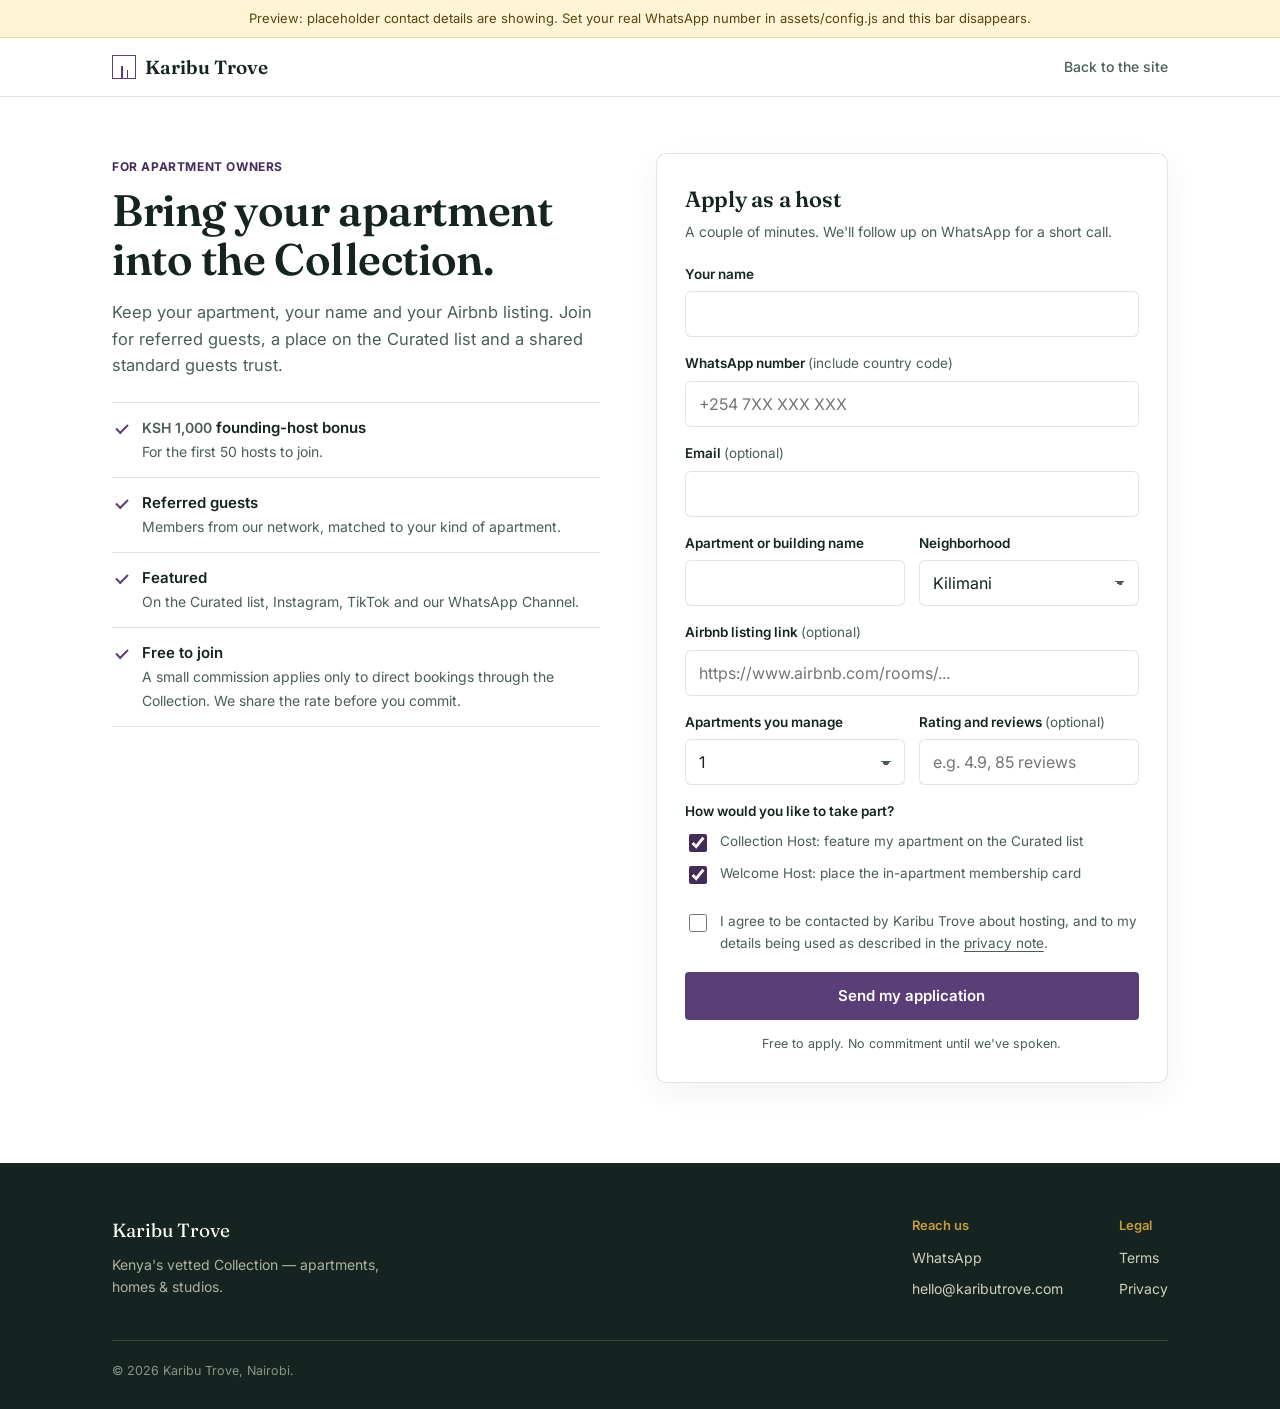
==== host.html @ 30baf948 "feat: package v5 site with Alina Harbour Floor 17 listing - Add full v5 site (index, join, host, pro" ====
<!DOCTYPE html>
<html lang="en">
<head>
<meta charset="UTF-8">
<meta name="viewport" content="width=device-width, initial-scale=1.0">
<title>Apply as a host | Karibu Trove</title>
<meta name="description" content="Apply to bring your Nairobi apartment into the Karibu Trove Collection. Free to join, keep your Airbnb listing, get referred guests and be featured.">
<meta property="og:title" content="Apply as a host | Karibu Trove">
<meta property="og:description" content="Keep your apartment and your listing. Get referred guests and be featured.">
<meta property="og:image" content="https://kaributrove.com/assets/og.png">
<meta name="twitter:card" content="summary_large_image">
<meta name="theme-color" content="#432C5A">
<link rel="icon" type="image/svg+xml" href="assets/favicon.svg">
<link rel="preconnect" href="https://fonts.googleapis.com">
<link rel="preconnect" href="https://fonts.gstatic.com" crossorigin>
<link href="https://fonts.googleapis.com/css2?family=Fraunces:opsz,wght@9..144,500;9..144,600;9..144,700&family=Inter:wght@400;500;600&display=swap" rel="stylesheet">
<link rel="stylesheet" href="assets/styles.css">
</head>
<body class="mode-owner">

<nav>
  <div class="wrap">
    <a class="logo" href="./?view=owner"><span class="mark"></span>Karibu Trove</a>
    <a class="nav-back" href="./?view=owner">Back to the site</a>
  </div>
</nav>

<main class="form-page">
  <div class="wrap form-grid">

    <div class="form-pitch">
      <span class="eyebrow-tag">For apartment owners</span>
      <h1>Bring your apartment into the Collection.</h1>
      <p class="lede">Keep your apartment, your name and your Airbnb listing. Join for referred guests, a place on the Curated list and a shared standard guests trust.</p>
      <ul class="pitch-list">
        <li><b><span data-cfg="HOST_BONUS_KES" data-fmt="kes">KSH 1,000</span> founding-host bonus</b><span>For the first <span data-cfg="HOST_BONUS_SLOTS">50</span> hosts to join.</span></li>
        <li><b>Referred guests</b><span>Members from our network, matched to your kind of apartment.</span></li>
        <li><b>Featured</b><span>On the Curated list, Instagram, TikTok and our WhatsApp Channel.</span></li>
        <li><b>Free to join</b><span>A small commission applies only to direct bookings through the Collection. We share the rate before you commit.</span></li>
      </ul>
    </div>

    <div class="form-card">
      <form id="leadForm" data-form="host" novalidate>
        <div id="formView">
          <h2>Apply as a host</h2>
          <p class="sub">A couple of minutes. We'll follow up on WhatsApp for a short call.</p>

          <div class="field" data-field="name">
            <label for="name">Your name</label>
            <input type="text" id="name" name="name" autocomplete="name" required>
            <div class="errmsg">Please add your name.</div>
          </div>

          <div class="field" data-field="whatsapp">
            <label for="whatsapp">WhatsApp number <span class="opt">(include country code)</span></label>
            <input type="tel" id="whatsapp" name="whatsapp" autocomplete="tel" inputmode="tel" placeholder="+254 7XX XXX XXX">
            <div class="errmsg">Please add your WhatsApp number.</div>
          </div>

          <div class="field" data-field="email">
            <label for="email">Email <span class="opt">(optional)</span></label>
            <input type="email" id="email" name="email" autocomplete="email">
            <div class="errmsg">That email doesn't look right.</div>
          </div>

          <div class="two-up">
            <div class="field" data-field="apartment">
              <label for="apartment">Apartment or building name</label>
              <input type="text" id="apartment" name="apartment" required>
              <div class="errmsg">Please add the apartment name.</div>
            </div>
            <div class="field">
              <label for="hood">Neighborhood</label>
              <select id="hood" name="neighborhood">
                <option>Kilimani</option><option>Westlands</option><option>Upper Hill</option><option>Riverside</option><option>Lavington</option><option>Other</option>
              </select>
            </div>
          </div>

          <div class="field">
            <label for="listing">Airbnb listing link <span class="opt">(optional)</span></label>
            <input type="url" id="listing" name="listing_url" placeholder="https://www.airbnb.com/rooms/...">
          </div>

          <div class="two-up">
            <div class="field">
              <label for="units">Apartments you manage</label>
              <select id="units" name="units"><option>1</option><option>2</option><option>3 to 5</option><option>6 or more</option></select>
            </div>
            <div class="field">
              <label for="rating">Rating and reviews <span class="opt">(optional)</span></label>
              <input type="text" id="rating" name="rating" placeholder="e.g. 4.9, 85 reviews">
            </div>
          </div>

          <fieldset>
            <legend>How would you like to take part?</legend>
            <label class="check" style="margin:0 0 8px;"><input type="checkbox" name="role_collection" value="yes" checked><span>Collection Host: feature my apartment on the Curated list</span></label>
            <label class="check" style="margin:0 0 8px;"><input type="checkbox" name="role_welcome" value="yes" checked><span>Welcome Host: place the in-apartment membership card</span></label>
          </fieldset>

          <div class="hp" aria-hidden="true"><label>Leave this empty<input type="text" name="website" tabindex="-1" autocomplete="off"></label></div>

          <label class="check" id="consentRow">
            <input type="checkbox" id="consent" name="consent">
            <span>I agree to be contacted by Karibu Trove about hosting, and to my details being used as described in the <a href="privacy.html" target="_blank" rel="noopener">privacy note</a>.</span>
          </label>

          <button class="btn btn-accent btn-block" type="submit" id="submitBtn">Send my application</button>
          <p class="form-fine">Free to apply. No commitment until we've spoken.</p>
        </div>

        <div class="success" id="successView" aria-live="polite">
          <div class="tick">&#10003;</div>
          <h2 id="okTitle">Thank you, we've got it</h2>
          <p id="okText"></p>
          <a class="btn btn-wa btn-block" id="okWa" target="_blank" rel="noopener">Say hello on WhatsApp</a>
          <a class="btn btn-outline btn-block" href="./?view=owner">Back to the site</a>
          <p class="alt" id="okAlt"></p>
        </div>
      </form>
    </div>

  </div>
</main>

<footer>
  <div class="wrap">
    <div class="foot-top">
      <div><div class="foot-logo">Karibu Trove</div><p style="max-width:300px; opacity:0.7; font-size:14px;">Kenya's vetted Collection — apartments, homes &amp; studios.</p></div>
      <div class="foot-cols">
        <div class="foot-col"><h4>Reach us</h4><a href="#" data-wa="Hi Karibu Trove!">WhatsApp</a><a href="#" data-email></a></div>
        <div class="foot-col"><h4>Legal</h4><a href="terms.html">Terms</a><a href="privacy.html">Privacy</a></div>
      </div>
    </div>
    <p class="copyright">&copy; 2026 Karibu Trove, Nairobi.</p>
  </div>
</footer>

<script src="assets/config.js"></script>
<script src="assets/site.js"></script>
<script src="assets/forms.js"></script>
</body>
</html>
---- assets/styles.css ----
/* Karibu Trove: shared styles. White base, brand colors as accents. */
:root{
  --bg:#FFFFFF;
  --bg-alt:#F7F5EF;
  --ink:#152420;
  --ink-soft:#4B5D57;
  --gold:#C89B3C;
  --gold-deep:#8C6A20;
  --jacaranda:#5B3E77;
  --jacaranda-deep:#432C5A;
  --line:rgba(21,36,32,0.12);
  --accent:var(--gold);
  --accent-deep:var(--gold-deep);
  --on-accent:#152420;
  --wa:#25D366;
  --ok:#2E7D32;
  --err:#B3261E;
}
body.mode-owner{ --accent:var(--jacaranda); --accent-deep:var(--jacaranda-deep); --on-accent:#fff; }

*{ box-sizing:border-box; }
html{ scroll-behavior:smooth; }
body{
  margin:0; background:var(--bg); color:var(--ink);
  font-family:'Inter',-apple-system,'Segoe UI',sans-serif; font-size:16px; line-height:1.6;
  -webkit-font-smoothing:antialiased;
}
h1,h2,h3{ font-family:'Fraunces',Georgia,serif; font-weight:600; margin:0; letter-spacing:-0.01em; }
p{ margin:0; }
a{ color:inherit; text-decoration:none; }
img{ max-width:100%; }
.wrap{ max-width:1120px; margin:0 auto; padding:0 32px; }
section{ padding:88px 0; }
@media (max-width:640px){ section{ padding:56px 0; } .wrap{ padding:0 20px; } }
.alt-bg{ background:var(--bg-alt); }
:focus-visible{ outline:2px solid var(--accent-deep); outline-offset:3px; border-radius:3px; }
.sr-only{ position:absolute; width:1px; height:1px; overflow:hidden; clip:rect(0 0 0 0); white-space:nowrap; }

/* ---------- placeholder banner (auto-hides once real details are set) ---------- */
.ph-banner{ background:#FFF4D6; color:#5b4410; font-size:13px; padding:8px 20px; text-align:center; border-bottom:1px solid #ecd9a2; }

/* ---------- NAV ---------- */
nav{ position:sticky; top:0; z-index:50; background:rgba(255,255,255,0.93); backdrop-filter:blur(8px); border-bottom:1px solid var(--line); }
nav .wrap{ display:flex; align-items:center; justify-content:space-between; padding:14px 32px; gap:16px; flex-wrap:wrap; }
@media (max-width:640px){ nav .wrap{ padding:12px 20px; } }
.logo{ font-family:'Fraunces',serif; font-size:19px; font-weight:600; display:flex; align-items:center; gap:9px; }
.logo .mark{ width:24px; height:24px; border:1.5px solid var(--accent); position:relative; flex-shrink:0; transition:border-color .3s; }
.logo .mark::before,.logo .mark::after{ content:''; position:absolute; background:var(--accent); transition:background .3s; }
.logo .mark::before{ width:1.5px; height:12px; left:8px; bottom:0; }
.logo .mark::after{ width:1.5px; height:8px; right:7px; bottom:0; }
.toggle{ display:flex; background:var(--bg-alt); border-radius:24px; padding:3px; border:1px solid var(--line); }
.toggle button{ border:none; background:none; cursor:pointer; font-family:inherit; font-size:13.5px; font-weight:600; color:var(--ink-soft); padding:8px 16px; border-radius:20px; transition:all .2s; }
.toggle button.active.g{ background:var(--gold); color:var(--ink); }
.toggle button.active.o{ background:var(--jacaranda); color:#fff; }
.nav-cta{ background:var(--accent); color:var(--on-accent); padding:10px 18px; font-size:13.5px; font-weight:600; border-radius:4px; white-space:nowrap; }
.nav-cta:hover{ background:var(--accent-deep); color:#fff; }
.nav-back{ font-size:14px; color:var(--ink-soft); font-weight:500; }
.nav-back:hover{ color:var(--ink); }
@media (max-width:560px){ nav .wrap{ flex-wrap:nowrap; } nav .nav-cta{ display:none; } .toggle button{ padding:7px 12px; font-size:13px; } .logo{ font-size:17px; } }

/* ---------- BUTTONS ---------- */
.btn{ display:inline-block; padding:13px 24px; font-size:15px; font-weight:600; border-radius:4px; cursor:pointer; border:1.5px solid transparent; font-family:inherit; text-align:center; line-height:1.3; }
.btn-accent{ background:var(--accent); color:var(--on-accent); }
.btn-accent:hover{ background:var(--accent-deep); color:#fff; }
.btn-outline{ border-color:var(--line); color:var(--ink); background:#fff; }
.btn-outline:hover{ border-color:var(--accent); color:var(--accent-deep); }
.btn-wa{ background:var(--wa); color:#0B1F16; }
.btn-wa:hover{ filter:brightness(0.95); }
.btn-sm{ padding:10px 16px; font-size:13.5px; }
.btn-block{ display:block; width:100%; }
.btn[disabled]{ opacity:.6; cursor:wait; }

/* ---------- HERO ---------- */
.hero{ padding:72px 0 56px; }
.hero .wrap{ display:grid; grid-template-columns:1.1fr 0.9fr; gap:48px; align-items:center; }
@media (max-width:900px){ .hero .wrap{ grid-template-columns:1fr; gap:36px; } .hero{ padding:48px 0 40px; } }
.hero-eyebrow{ color:var(--accent-deep); font-size:14px; font-weight:600; margin-bottom:18px; }
.hero h1{ font-size:clamp(34px,4.8vw,54px); line-height:1.08; margin-bottom:20px; max-width:560px; }
.hero p.lede{ font-size:17.5px; color:var(--ink-soft); max-width:480px; margin-bottom:30px; }
.hero-ctas{ display:flex; gap:12px; flex-wrap:wrap; }
.hero-fine{ margin-top:16px; font-size:13px; color:var(--ink-soft); }

/* membership card visual */
.card-stack{ position:relative; max-width:420px; margin:0 auto; width:100%; aspect-ratio:1.18/1; }
.mcard{ position:absolute; width:86%; aspect-ratio:1.586/1; border-radius:16px; padding:20px 22px; color:#fff; box-shadow:0 18px 40px rgba(21,36,32,0.22); overflow:hidden; display:flex; flex-direction:column; justify-content:space-between; }
.mcard.back{ right:0; top:0; background:linear-gradient(135deg,#5B3E77,#2a1a3b); transform:rotate(5deg); opacity:.95; }
.mcard.front{ left:0; bottom:0; background:linear-gradient(135deg,#1d332d,#152420 60%,#0e1a17); border:1px solid rgba(200,155,60,0.5); transform:rotate(-3deg); }
.mcard .row{ display:flex; justify-content:space-between; align-items:flex-start; gap:10px; }
.mcard .brand{ font-family:'Fraunces',serif; font-size:16px; font-weight:600; display:flex; align-items:center; gap:8px; }
.mcard .brand i{ display:inline-block; width:16px; height:16px; border:1.3px solid var(--gold); position:relative; }
.mcard .brand i::before{ content:''; position:absolute; width:1.3px; height:8px; left:5px; bottom:0; background:var(--gold); }
.mcard .brand i::after{ content:''; position:absolute; width:1.3px; height:5px; right:4px; bottom:0; background:var(--gold); }
.mcard .tier{ font-size:11px; letter-spacing:.08em; text-transform:uppercase; color:var(--gold); font-weight:700; }
.mcard .credit{ font-family:'Fraunces',serif; font-size:30px; line-height:1; }
.mcard .credit small{ display:block; font-family:'Inter'; font-size:12px; opacity:.75; margin-top:5px; letter-spacing:0; }
.mcard .foot{ font-size:11px; opacity:.7; display:flex; justify-content:space-between; }
.mcard.back .tier{ color:#e8d9a8; }
@media (max-width:420px){ .mcard .credit{ font-size:24px; } .mcard{ padding:16px 18px; } }

/* ---------- VALUE STRIP ---------- */
.value-strip{ display:grid; grid-template-columns:repeat(3,1fr); border-top:1px solid var(--line); border-bottom:1px solid var(--line); }
@media (max-width:760px){ .value-strip{ grid-template-columns:1fr; } }
.value-item{ padding:26px 28px; border-left:1px solid var(--line); }
.value-item:first-child{ border-left:none; padding-left:0; }
@media (max-width:760px){ .value-item{ border-left:none; border-top:1px solid var(--line); padding-left:0; } .value-item:first-child{ border-top:none; } }
.value-item strong{ display:block; font-family:'Fraunces',serif; font-size:16.5px; font-weight:600; margin-bottom:5px; }
.value-item span{ font-size:14px; color:var(--ink-soft); }

/* ---------- SECTION HEAD ---------- */
.section-head{ display:grid; grid-template-columns:2fr 3fr; gap:40px; margin-bottom:44px; align-items:end; }
@media (max-width:760px){ .section-head{ grid-template-columns:1fr; gap:12px; margin-bottom:32px; } }
.section-head h2{ font-size:clamp(26px,3.2vw,36px); line-height:1.1; }
.section-head .desc{ font-size:15.5px; color:var(--ink-soft); }
.eyebrow-tag{ display:inline-block; font-size:12px; font-weight:700; color:var(--accent-deep); letter-spacing:0.05em; text-transform:uppercase; margin-bottom:10px; }

/* ---------- STEP CARDS ---------- */
.col-grid{ display:grid; grid-template-columns:repeat(3,1fr); }
@media (max-width:760px){ .col-grid{ grid-template-columns:1fr; } }
.col-item{ border-left:1px solid var(--line); padding:0 28px; }
.col-item:first-child{ border-left:none; padding-left:0; }
.col-item:last-child{ padding-right:0; }
@media (max-width:760px){ .col-item{ border-left:none; border-top:1px solid var(--line); padding:24px 0 0; margin-top:24px; } .col-item:first-child{ border-top:none; margin-top:0; padding-top:0; } }
.col-item .num{ font-family:'Fraunces',serif; font-size:14px; color:var(--accent-deep); font-weight:600; margin-bottom:12px; }
.col-item h3{ font-size:19px; margin-bottom:8px; }
.col-item p{ font-size:14.5px; color:var(--ink-soft); }

/* ---------- CURATED ---------- */
.chips{ display:flex; gap:8px; flex-wrap:wrap; margin-bottom:26px; }
.chip{ border:1px solid var(--line); background:#fff; color:var(--ink-soft); font-family:inherit; font-size:13.5px; font-weight:600; padding:8px 15px; border-radius:20px; cursor:pointer; }
.chip:hover{ border-color:var(--accent); color:var(--ink); }
.chip.on{ background:var(--ink); color:#fff; border-color:var(--ink); }
.cur-grid{ display:grid; grid-template-columns:repeat(3,1fr); gap:22px; }
@media (max-width:960px){ .cur-grid{ grid-template-columns:repeat(2,1fr); } }
@media (max-width:620px){ .cur-grid{ grid-template-columns:1fr; } }
.cur-card{ background:#fff; border:1px solid var(--line); border-radius:8px; overflow:hidden; display:flex; flex-direction:column; }
.cur-img{ position:relative; aspect-ratio:4/3; cursor:pointer; background-size:cover; background-position:center; }
.cur-img .zoom{ position:absolute; right:10px; bottom:10px; background:rgba(21,36,32,.7); color:#fff; font-size:11.5px; font-weight:600; padding:4px 9px; border-radius:12px; }
.cur-body{ padding:16px 18px 18px; display:flex; flex-direction:column; gap:10px; flex:1; }
.cur-body h3{ font-size:19px; }
.cur-loc{ font-size:13.5px; color:var(--ink-soft); }
.tags{ display:flex; gap:6px; flex-wrap:wrap; }
.tag{ font-size:11.5px; font-weight:600; color:var(--accent-deep); background:var(--bg-alt); padding:3px 9px; border-radius:10px; }
.cur-price{ font-size:14px; font-weight:600; }
.cur-price span{ font-weight:400; color:var(--ink-soft); }
.cur-actions{ margin-top:auto; display:flex; flex-direction:column; gap:8px; padding-top:6px; }
.cur-link{ font-size:13px; color:var(--ink-soft); text-align:center; text-decoration:underline; text-underline-offset:3px; }
.cur-note{ margin-top:22px; font-size:13.5px; color:var(--ink-soft); display:flex; gap:10px; align-items:flex-start; }
.cur-note b{ color:var(--ink); }

/* ---------- MEMBERSHIP ---------- */
.tier-grid{ display:grid; grid-template-columns:repeat(3,1fr); gap:16px; }
@media (max-width:860px){ .tier-grid{ grid-template-columns:1fr; } }
.tier-card{ border:1px solid var(--line); border-radius:8px; padding:24px; background:#fff; }
.tier-card.hl{ border-color:var(--accent); box-shadow:0 0 0 1px var(--accent) inset; }
.tier-card h3{ font-size:21px; margin-bottom:2px; }
.tier-card .how{ font-size:13px; color:var(--ink-soft); margin-bottom:14px; }
.tier-card .rate{ font-family:'Fraunces',serif; font-size:28px; color:var(--accent-deep); line-height:1; }
.tier-card .rate small{ font-family:'Inter'; font-size:13px; color:var(--ink-soft); font-weight:500; }
.tier-card ul{ list-style:none; margin:14px 0 0; padding:0; font-size:14px; color:var(--ink-soft); }
.tier-card li{ padding:6px 0 6px 20px; position:relative; border-top:1px solid var(--line); }
.tier-card li::before{ content:''; position:absolute; left:2px; top:15px; width:8px; height:4px; border-left:2px solid var(--accent); border-bottom:2px solid var(--accent); transform:rotate(-45deg); }
.two-col{ display:grid; grid-template-columns:1fr 1fr; gap:48px; margin-top:52px; }
@media (max-width:800px){ .two-col{ grid-template-columns:1fr; gap:36px; } }
.two-col h3{ font-size:20px; margin-bottom:14px; }
.rows{ list-style:none; margin:0; padding:0; font-size:14.5px; }
.rows li{ display:flex; justify-content:space-between; gap:16px; padding:11px 0; border-top:1px solid var(--line); }
.rows li:last-child{ border-bottom:1px solid var(--line); }
.rows li span:last-child{ color:var(--ink-soft); text-align:right; }
.fineprint{ margin-top:22px; font-size:12.5px; color:var(--ink-soft); max-width:760px; }
.fineprint a{ text-decoration:underline; text-underline-offset:3px; }

/* ---------- SELECTION STANDARD ---------- */
.check-list{ list-style:none; margin:0; padding:0; max-width:780px; }
.check-list li{ display:grid; grid-template-columns:200px 1fr; gap:20px; padding:15px 0; border-top:1px solid var(--line); font-size:14.5px; }
.check-list li:last-child{ border-bottom:1px solid var(--line); }
.check-list b{ font-family:'Fraunces',serif; font-weight:600; font-size:16px; }
.check-list span{ color:var(--ink-soft); }
@media (max-width:620px){ .check-list li{ grid-template-columns:1fr; gap:3px; } }

/* ---------- ROLES / HOST ---------- */
.role-grid{ display:grid; grid-template-columns:1fr 1fr; gap:20px; }
@media (max-width:760px){ .role-grid{ grid-template-columns:1fr; } }
.role{ border:1px solid var(--line); border-radius:8px; padding:26px; background:#fff; }
.role .eyebrow-tag{ margin-bottom:6px; }
.role h3{ font-size:21px; margin-bottom:8px; }
.role p{ font-size:14.5px; color:var(--ink-soft); margin-bottom:12px; }
.role ul{ list-style:none; margin:0; padding:0; font-size:14px; color:var(--ink-soft); }
.role li{ padding:6px 0; border-top:1px solid var(--line); }
.incentive-box{ border:1.5px solid var(--accent); border-radius:6px; padding:30px; background:var(--bg-alt); }
.incentive-box .amount{ font-family:'Fraunces',serif; font-size:38px; color:var(--accent-deep); line-height:1; margin-bottom:8px; }
.incentive-box .amount small{ font-size:15px; font-family:'Inter'; color:var(--ink-soft); font-weight:500; }
.incentive-box p.note{ font-size:14px; margin-top:12px; color:var(--ink-soft); }
.host-panel{ display:grid; grid-template-columns:1fr 1fr; gap:48px; align-items:start; }
@media (max-width:800px){ .host-panel{ grid-template-columns:1fr; gap:32px; } }
.steps{ list-style:none; margin:0; padding:0; }
.steps li{ display:flex; gap:16px; padding:15px 0; border-top:1px solid var(--line); font-size:14.5px; }
.steps li:last-child{ border-bottom:1px solid var(--line); }
.steps .step-num{ font-family:'Fraunces',serif; color:var(--accent-deep); font-size:15px; font-weight:600; flex-shrink:0; width:20px; }

/* ---------- NEIGHBORHOODS ---------- */
.n-list{ display:flex; flex-wrap:wrap; border-top:1px solid var(--line); }
.n-item{ flex:1 1 230px; padding:22px 22px 22px 0; border-bottom:1px solid var(--line); }
.n-item h3{ font-size:16.5px; margin-bottom:5px; }
.n-item p{ font-size:13.5px; color:var(--ink-soft); }

/* ---------- FAQ ---------- */
.faq{ max-width:780px; border-top:1px solid var(--line); }
.faq details{ border-bottom:1px solid var(--line); }
.faq summary{ cursor:pointer; list-style:none; padding:18px 30px 18px 0; font-weight:600; font-size:16px; position:relative; }
.faq summary::-webkit-details-marker{ display:none; }
.faq summary::after{ content:'+'; position:absolute; right:4px; top:14px; font-size:24px; color:var(--accent-deep); font-weight:400; }
.faq details[open] summary::after{ content:'\2212'; }
.faq .ans{ padding:0 0 20px; font-size:15px; color:var(--ink-soft); max-width:680px; }
.faq .ans a{ text-decoration:underline; text-underline-offset:3px; }

/* ---------- CTA BAND ---------- */
.cta-band{ background:var(--ink); color:#F1ECD9; text-align:center; padding:72px 0; }
.cta-band h2{ color:#fff; font-size:clamp(26px,3.4vw,36px); margin-bottom:12px; }
.cta-band p{ opacity:.8; max-width:520px; margin:0 auto 26px; }
.cta-band .btn-accent{ background:var(--accent); }
.cta-band .progress{ margin:22px auto 0; font-size:13px; opacity:.7; }

/* ---------- FORMS (join / host) ---------- */
.form-page{ padding:56px 0 80px; }
.form-grid{ display:grid; grid-template-columns:1fr 1.05fr; gap:56px; align-items:start; }
@media (max-width:860px){ .form-grid{ grid-template-columns:1fr; gap:32px; } .form-page{ padding:28px 0 56px; } .form-card{ order:-1; } }
.form-pitch h1{ font-size:clamp(30px,4vw,44px); line-height:1.1; margin-bottom:16px; }
.form-pitch .lede{ font-size:16.5px; color:var(--ink-soft); margin-bottom:24px; }
.pitch-list{ list-style:none; padding:0; margin:0 0 24px; }
.pitch-list li{ padding:13px 0 13px 30px; border-top:1px solid var(--line); position:relative; font-size:15px; }
.pitch-list li:last-child{ border-bottom:1px solid var(--line); }
.pitch-list li::before{ content:''; position:absolute; left:4px; top:21px; width:10px; height:5px; border-left:2px solid var(--accent); border-bottom:2px solid var(--accent); transform:rotate(-45deg); }
.pitch-list b{ display:block; font-weight:600; }
.pitch-list span{ color:var(--ink-soft); font-size:14px; }
.form-card{ border:1px solid var(--line); border-radius:10px; padding:28px; background:#fff; box-shadow:0 10px 30px rgba(21,36,32,.06); }
@media (max-width:480px){ .form-card{ padding:20px; } }
.form-card h2{ font-size:22px; margin-bottom:4px; }
.form-card .sub{ font-size:14px; color:var(--ink-soft); margin-bottom:20px; }
.field{ margin-bottom:16px; }
.field label{ display:block; font-size:13.5px; font-weight:600; margin-bottom:6px; }
.field .opt{ font-weight:400; color:var(--ink-soft); }
.field input[type=text],.field input[type=tel],.field input[type=email],.field input[type=url],.field select,.field textarea{
  width:100%; font-family:inherit; font-size:16px; color:var(--ink); padding:12px 13px; border:1.5px solid var(--line); border-radius:6px; background:#fff; appearance:none; -webkit-appearance:none;
}
.field select{ background-image:linear-gradient(45deg,transparent 50%,var(--ink-soft) 50%),linear-gradient(135deg,var(--ink-soft) 50%,transparent 50%); background-position:calc(100% - 18px) 52%,calc(100% - 13px) 52%; background-size:5px 5px; background-repeat:no-repeat; padding-right:34px; }
.field input:focus,.field select:focus,.field textarea:focus{ outline:none; border-color:var(--accent-deep); box-shadow:0 0 0 3px rgba(200,155,60,.2); }
body.mode-owner .field input:focus, body.mode-owner .field select:focus, body.mode-owner .field textarea:focus{ box-shadow:0 0 0 3px rgba(91,62,119,.2); }
.field .hint{ font-size:12.5px; color:var(--ink-soft); margin-top:5px; }
.field.err input,.field.err select{ border-color:var(--err); }
.field .errmsg{ display:none; color:var(--err); font-size:12.5px; margin-top:5px; }
.field.err .errmsg{ display:block; }
.two-up{ display:grid; grid-template-columns:1fr 1fr; gap:14px; }
@media (max-width:480px){ .two-up{ grid-template-columns:1fr; gap:0; } }
.check{ display:flex; gap:10px; align-items:flex-start; font-size:13.5px; color:var(--ink-soft); margin:6px 0 18px; }
.check input{ margin-top:3px; width:18px; height:18px; flex-shrink:0; accent-color:var(--accent-deep); }
.check a{ text-decoration:underline; text-underline-offset:3px; }
.check.err{ color:var(--err); }
.hp{ position:absolute; left:-9999px; width:1px; height:1px; overflow:hidden; }
.form-fine{ font-size:12.5px; color:var(--ink-soft); margin-top:14px; text-align:center; }
.success{ display:none; text-align:center; padding:8px 4px; }
.success.show{ display:block; }
.success .tick{ width:54px; height:54px; border-radius:50%; background:#E7F4EA; color:var(--ok); display:flex; align-items:center; justify-content:center; margin:0 auto 16px; font-size:28px; }
.success h2{ margin-bottom:8px; }
.success p{ color:var(--ink-soft); font-size:15px; margin-bottom:20px; }
.success .btn{ margin-bottom:10px; }
.success .alt{ font-size:13.5px; color:var(--ink-soft); }
.success .alt a{ text-decoration:underline; text-underline-offset:3px; }
.src-note{ display:none; background:var(--bg-alt); border-radius:6px; padding:10px 14px; font-size:13.5px; margin-bottom:18px; }
.src-note.show{ display:block; }
fieldset{ border:none; padding:0; margin:0 0 16px; }
legend{ font-size:13.5px; font-weight:600; padding:0; margin-bottom:8px; }

/* ---------- LEGAL ---------- */
.legal{ max-width:760px; padding:56px 0 80px; }
.legal h1{ font-size:clamp(30px,4vw,40px); margin-bottom:8px; }
.legal .updated{ font-size:13.5px; color:var(--ink-soft); margin-bottom:32px; }
.legal h2{ font-size:21px; margin:34px 0 10px; }
.legal p,.legal li{ font-size:15.5px; color:#2c3e38; margin-bottom:10px; }
.legal ul{ padding-left:22px; margin:0 0 10px; }
.legal a{ text-decoration:underline; text-underline-offset:3px; }

/* ---------- LIGHTBOX ---------- */
.lightbox{ display:none; position:fixed; inset:0; z-index:100; background:rgba(9,15,13,0.96); align-items:center; justify-content:center; }
.lightbox.open{ display:flex; }
.lb-stage{ max-width:640px; width:90%; display:flex; flex-direction:column; align-items:center; }
.lb-img{ width:100%; aspect-ratio:4/3; background-size:cover; background-position:center; }
.lb-video{ width:100%; aspect-ratio:16/9; background:#000; display:flex; align-items:center; justify-content:center; }
.cur-img .play-badge{ position:absolute; top:10px; left:10px; background:rgba(0,0,0,0.65); color:#fff; font-size:11px; font-weight:700; padding:4px 9px; border-radius:12px; display:flex; align-items:center; gap:5px; pointer-events:none; }
.cur-img{ position:relative; }
.lb-caption{ width:100%; color:#F1ECD9; padding:18px 4px 0; }
.lb-name{ font-family:'Fraunces',serif; font-size:22px; color:#fff; }
.lb-meta{ font-size:14px; opacity:0.75; margin:4px 0 16px; }
.lb-wa{ display:inline-flex; align-items:center; gap:8px; background:var(--wa); color:#0B1F16; padding:11px 20px; font-weight:600; font-size:14.5px; border-radius:4px; }
.lb-close{ position:absolute; top:16px; right:20px; background:none; border:none; color:#fff; font-size:34px; cursor:pointer; line-height:1; }
.lb-nav{ position:absolute; top:50%; transform:translateY(-50%); background:rgba(255,255,255,0.12); border:none; color:#fff; width:44px; height:44px; border-radius:50%; font-size:28px; cursor:pointer; display:flex; align-items:center; justify-content:center; }
.lb-prev{ left:16px; } .lb-next{ right:16px; }
@media (max-width:640px){ .lb-nav{ width:36px; height:36px; font-size:22px; } .lb-prev{ left:6px; } .lb-next{ right:6px; } }

/* ---------- FOOTER ---------- */
footer{ background:var(--ink); color:#F1ECD9; padding:52px 0 28px; }
.foot-top{ display:flex; justify-content:space-between; flex-wrap:wrap; gap:32px; padding-bottom:32px; border-bottom:1px solid rgba(255,255,255,0.15); margin-bottom:20px; }
.foot-logo{ font-family:'Fraunces',serif; font-size:19px; color:#fff; margin-bottom:9px; }
.foot-col h4{ font-size:13px; color:var(--gold); font-weight:600; margin:0 0 12px; }
.foot-col a,.foot-col p{ display:block; font-size:14px; opacity:0.85; margin-bottom:8px; }
.foot-col a:hover{ opacity:1; color:var(--gold); }
.foot-cols{ display:flex; gap:56px; flex-wrap:wrap; }
.copyright{ font-size:12.5px; opacity:0.55; }
.wa-float{ position:fixed; bottom:20px; right:20px; z-index:60; background:var(--wa); color:#0B1F16; width:54px; height:54px; border-radius:50%; display:flex; align-items:center; justify-content:center; box-shadow:0 6px 18px rgba(0,0,0,0.25); }
.wa-float svg{ width:27px; height:27px; }

[data-view]{ display:none; }
[data-view].active{ display:block; }
@media (prefers-reduced-motion:reduce){ html{ scroll-behavior:auto; } *{ transition:none !important; } }

/* ---------- V4: CENTERED HERO ---------- */
.hero.hero-center .wrap{ display:block; }
.hero.hero-center h1{ max-width:700px; margin-left:auto; margin-right:auto; text-align:center; }
.hero.hero-center .hero-eyebrow{ text-align:center; }
.hero.hero-center .lede{ margin-left:auto; margin-right:auto; text-align:center; }
.hero.hero-center .hero-ctas{ justify-content:center; }
.hero.hero-center .hero-fine{ text-align:center; }

/* ---------- V4: VETTING GRID ---------- */
.vetting-head{ margin-bottom:32px; }
.vetting-head h2{ font-size:clamp(24px,3vw,34px); margin-bottom:8px; }
.vetting-head p{ font-size:15px; color:var(--ink-soft); }
.vetting-grid{ display:grid; grid-template-columns:repeat(5,1fr); border-top:1px solid var(--line); }
@media (max-width:960px){ .vetting-grid{ grid-template-columns:repeat(3,1fr); } }
@media (max-width:560px){ .vetting-grid{ grid-template-columns:1fr 1fr; } }
.vcheck{ padding:22px 16px 22px 0; border-right:1px solid var(--line); }
.vcheck:last-child{ border-right:none; padding-right:0; }
@media (max-width:960px){ .vcheck:nth-child(3n){ border-right:none; padding-right:0; } .vcheck:nth-child(n+4){ border-top:1px solid var(--line); } }
@media (max-width:560px){ .vcheck:nth-child(2n){ border-right:none; padding-right:0; } .vcheck:nth-child(n+3){ border-top:1px solid var(--line); } }
.vcheck strong{ display:block; font-family:'Fraunces',serif; font-size:14px; font-weight:600; margin-bottom:5px; }
.vcheck span{ font-size:13px; color:var(--ink-soft); line-height:1.5; }

/* ---------- V4: COLLECTION FORM ---------- */
.collection-layout{ display:grid; grid-template-columns:1fr 1fr; gap:64px; align-items:center; }
@media (max-width:860px){ .collection-layout{ grid-template-columns:1fr; gap:32px; } }
.collection-copy h2{ font-size:clamp(24px,3vw,34px); line-height:1.1; margin-bottom:12px; }
.collection-copy p{ font-size:15.5px; color:var(--ink-soft); max-width:400px; }
.collection-form-card{ border:1px solid var(--line); border-radius:10px; padding:28px; background:#fff; box-shadow:0 8px 24px rgba(21,36,32,.06); }
.collection-form-fine{ font-size:12.5px; color:var(--ink-soft); margin-top:12px; text-align:center; }

/* ---------- V3: COMPARE SPLIT ---------- */
.compare-split{ display:grid; grid-template-columns:1fr 1fr; border:1px solid var(--line); border-radius:10px; overflow:hidden; margin-top:36px; }
@media (max-width:620px){ .compare-split{ grid-template-columns:1fr; } }
.compare-half{ padding:28px 30px; }
.compare-listing{ background:var(--bg-alt); }
.compare-collection{ background:var(--ink); color:#F1ECD9; }
.compare-head{ font-size:11.5px; font-weight:700; text-transform:uppercase; letter-spacing:0.06em; padding-bottom:14px; margin-bottom:0; border-bottom:1px solid; }
.compare-listing .compare-head{ color:var(--ink-soft); border-color:var(--line); }
.compare-collection .compare-head{ color:var(--gold); border-color:rgba(255,255,255,0.15); }
.compare-items{ list-style:none; margin:0; padding:0; }
.compare-items li{ padding:11px 0; border-top:1px solid; font-size:14.5px; }
.compare-listing .compare-items li{ border-color:var(--line); color:var(--ink-soft); padding-left:18px; position:relative; }
.compare-listing .compare-items li::before{ content:'—'; position:absolute; left:0; font-size:11px; top:13px; color:rgba(75,93,87,0.35); }
.compare-collection .compare-items li{ border-color:rgba(255,255,255,0.1); padding-left:22px; position:relative; }
.compare-collection .compare-items li::before{ content:''; position:absolute; left:2px; top:19px; width:9px; height:4.5px; border-left:2px solid var(--gold); border-bottom:2px solid var(--gold); transform:rotate(-45deg); }

/* ---------- V3: PROMISE BOX ---------- */
.promise-box{ background:var(--ink); color:#F1ECD9; border-radius:10px; padding:40px 48px; }
@media (max-width:640px){ .promise-box{ padding:28px 24px; } }
.promise-box .promise-label{ font-size:11.5px; font-weight:700; text-transform:uppercase; letter-spacing:0.08em; color:var(--gold); margin-bottom:14px; display:block; }
.promise-box h2{ color:#fff; font-size:clamp(20px,2.8vw,28px); line-height:1.15; margin-bottom:12px; }
.promise-box p{ color:rgba(241,236,217,0.78); font-size:15px; line-height:1.65; max-width:560px; }
.promise-box .promise-link{ color:var(--gold); text-decoration:underline; text-underline-offset:3px; font-size:14px; margin-top:16px; display:inline-block; }

/* ---------- V3: COLLECTION BENEFITS ---------- */
.cben-grid{ display:grid; grid-template-columns:repeat(3,1fr); gap:0; margin-bottom:48px; }
@media (max-width:760px){ .cben-grid{ grid-template-columns:1fr; } }
.cben-item{ padding:0 28px; border-left:3px solid var(--accent); }
.cben-item:first-child{ padding-left:0; border-left:none; }
@media (max-width:760px){ .cben-item{ border-left:none; padding:20px 0 0; border-top:3px solid var(--accent); } .cben-item:first-child{ border-top:none; padding-top:0; } }
.cben-item h3{ font-size:18px; margin-bottom:7px; }
.cben-item p{ font-size:14.5px; color:var(--ink-soft); }
.cben-item.cben-subtle{ border-left-color:var(--line); }
@media (max-width:760px){ .cben-item.cben-subtle{ border-top-color:var(--line); } }
.cben-item.cben-subtle h3{ font-size:16px; color:var(--ink-soft); }
.cben-item.cben-subtle p{ font-size:13.5px; }

/* ---------- STATS BAR ---------- */
.stats-bar{ display:grid; grid-template-columns:repeat(4,1fr); border-top:1px solid var(--line); border-bottom:1px solid var(--line); }
@media (max-width:640px){ .stats-bar{ grid-template-columns:repeat(2,1fr); } }
.stat-item{ padding:22px 20px; border-left:1px solid var(--line); text-align:center; }
.stat-item:first-child{ border-left:none; }
@media (max-width:640px){ .stat-item:nth-child(2n+1){ border-left:none; } .stat-item:nth-child(n+3){ border-top:1px solid var(--line); } }
.stat-item .sv{ font-family:'Fraunces',serif; font-size:28px; font-weight:600; color:var(--accent-deep); line-height:1; display:block; margin-bottom:4px; }
.stat-item .sl{ font-size:12.5px; color:var(--ink-soft); font-weight:500; }

/* ---------- BOOKING POPUP ---------- */
.bk-overlay{ display:none; position:fixed; inset:0; z-index:200; background:rgba(9,15,13,0.7); align-items:center; justify-content:center; padding:20px; }
.bk-overlay.open{ display:flex; }
.bk-modal{ background:#fff; border-radius:12px; max-width:500px; width:100%; max-height:90vh; overflow-y:auto; position:relative; box-shadow:0 24px 60px rgba(21,36,32,.22); }
.bk-close{ position:absolute; top:10px; right:14px; background:none; border:none; font-size:30px; cursor:pointer; color:var(--ink-soft); line-height:1; z-index:1; padding:4px 8px; }
.bk-close:hover{ color:var(--ink); }
.bk-header{ display:flex; gap:14px; align-items:center; padding:22px 22px 18px; border-bottom:1px solid var(--line); }
.bk-prop-img{ width:68px; height:68px; border-radius:8px; background-size:cover; background-position:center; flex-shrink:0; }
.bk-prop-name{ font-size:18px; margin-bottom:3px; }
.bk-prop-meta{ font-size:13px; color:var(--ink-soft); }
.bk-section-label{ padding:14px 22px 6px; font-size:11.5px; font-weight:700; color:var(--ink-soft); text-transform:uppercase; letter-spacing:0.06em; margin:0; }
.bk-channels{ display:flex; flex-direction:column; padding:0 22px 0; }
.bk-channel{ display:flex; align-items:center; gap:14px; padding:14px 0; border-top:1px solid var(--line); }
.bk-channel:first-child{ border-top:none; }
.bk-channel-info{ flex:1; min-width:0; }
.bk-channel-name{ font-weight:600; font-size:15px; display:flex; align-items:center; gap:8px; margin-bottom:3px; }
.bk-channel-rate{ font-size:13px; color:var(--ink-soft); }
.bk-channel-save{ font-size:11px; font-weight:700; color:var(--ok); background:#E7F4EA; padding:2px 8px; border-radius:10px; white-space:nowrap; }
.bk-channel-btn{ flex-shrink:0; }
.bk-channel-btn.btn-wa{ display:inline-flex; align-items:center; gap:6px; }
.bk-note{ margin:0; padding:12px 22px 20px; font-size:12.5px; color:var(--ink-soft); border-top:1px solid var(--line); }
.bk-note a{ text-decoration:underline; text-underline-offset:3px; }
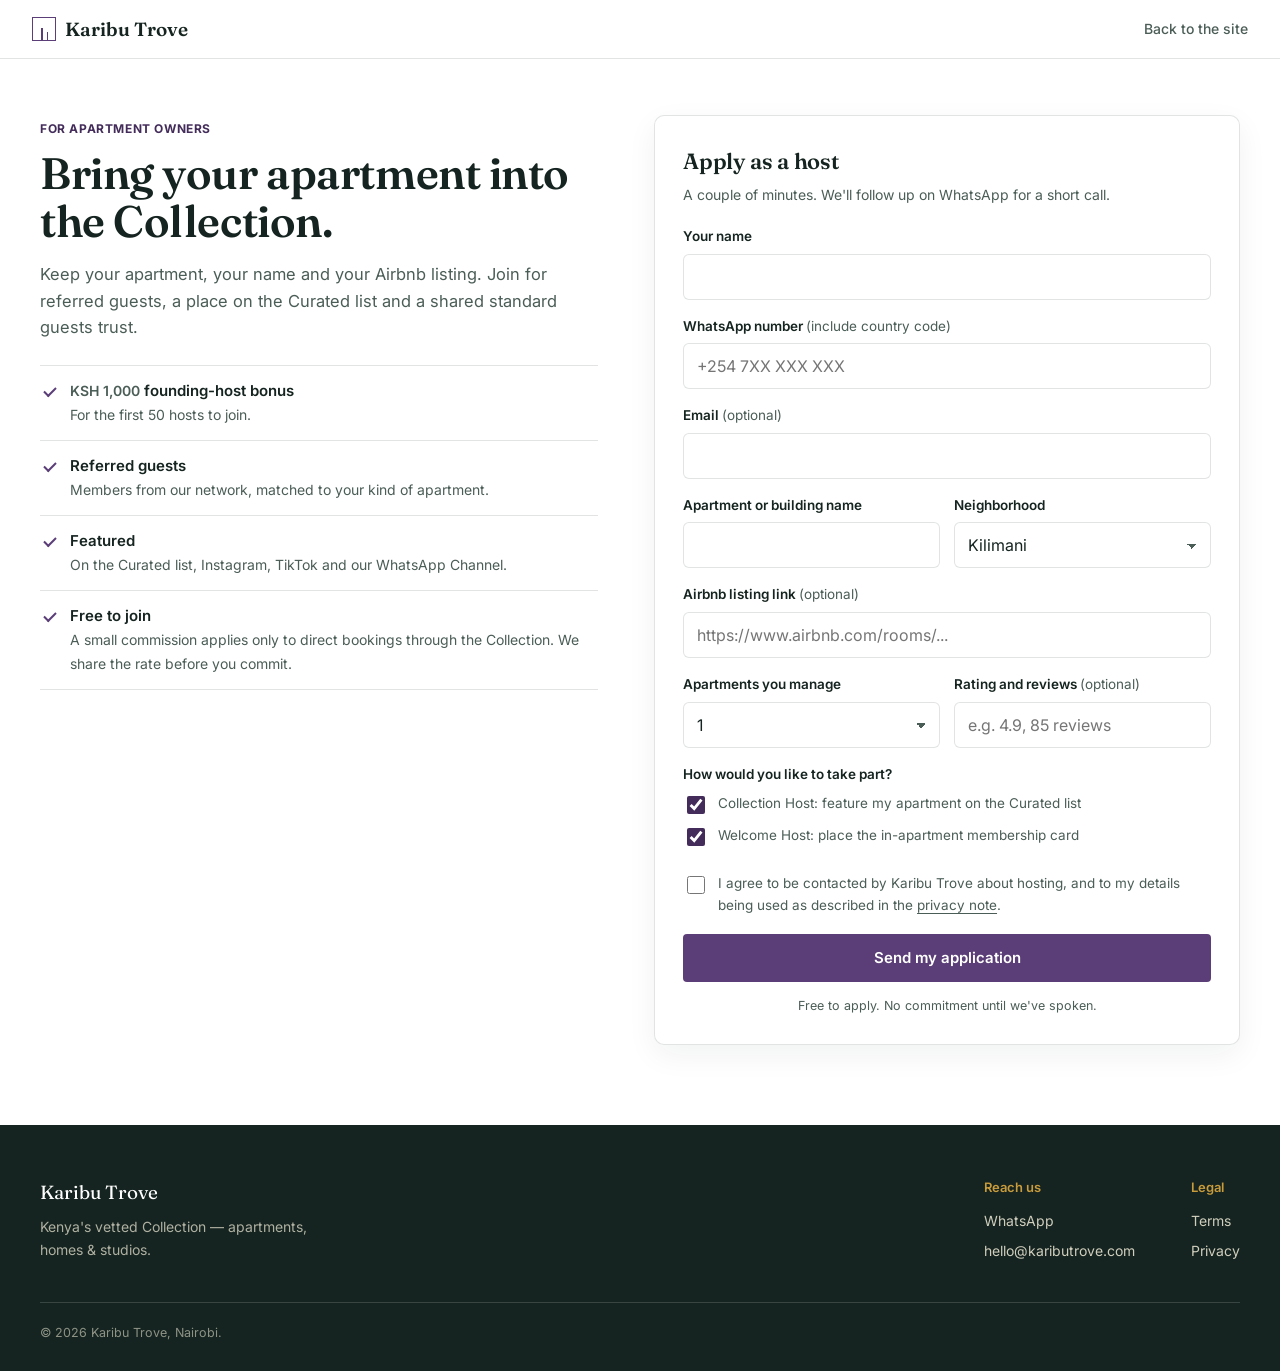
==== commit dff24724: "fix: promise nav/links, dynamic copyright year all pages - promise.html: logo + back-link + footer l" ====
--- a/host.html
+++ b/host.html
@@ -134,7 +134,7 @@
         <div class="foot-col"><h4>Legal</h4><a href="terms.html">Terms</a><a href="privacy.html">Privacy</a></div>
       </div>
     </div>
-    <p class="copyright">&copy; 2026 Karibu Trove, Nairobi.</p>
+    <p class="copyright">&copy; <span class="copy-year">2026</span> Karibu Trove, Nairobi.</p>
   </div>
 </footer>
 
--- a/assets/styles.css
+++ b/assets/styles.css
@@ -29,7 +29,8 @@
 p{ margin:0; }
 a{ color:inherit; text-decoration:none; }
 img{ max-width:100%; }
-.wrap{ max-width:1120px; margin:0 auto; padding:0 32px; }
+.wrap{ max-width:1400px; margin:0 auto; padding:0 40px; }
+.wrap--narrow{ max-width:1120px; }
 section{ padding:88px 0; }
 @media (max-width:640px){ section{ padding:56px 0; } .wrap{ padding:0 20px; } }
 .alt-bg{ background:var(--bg-alt); }
@@ -129,9 +130,10 @@
 .chip{ border:1px solid var(--line); background:#fff; color:var(--ink-soft); font-family:inherit; font-size:13.5px; font-weight:600; padding:8px 15px; border-radius:20px; cursor:pointer; }
 .chip:hover{ border-color:var(--accent); color:var(--ink); }
 .chip.on{ background:var(--ink); color:#fff; border-color:var(--ink); }
-.cur-grid{ display:grid; grid-template-columns:repeat(3,1fr); gap:22px; }
-@media (max-width:960px){ .cur-grid{ grid-template-columns:repeat(2,1fr); } }
-@media (max-width:620px){ .cur-grid{ grid-template-columns:1fr; } }
+.cur-grid{ display:grid; grid-template-columns:repeat(4,1fr); gap:20px; }
+@media (max-width:1100px){ .cur-grid{ grid-template-columns:repeat(3,1fr); } }
+@media (max-width:760px){ .cur-grid{ grid-template-columns:repeat(2,1fr); } }
+@media (max-width:480px){ .cur-grid{ grid-template-columns:1fr; } }
 .cur-card{ background:#fff; border:1px solid var(--line); border-radius:8px; overflow:hidden; display:flex; flex-direction:column; }
 .cur-img{ position:relative; aspect-ratio:4/3; cursor:pointer; background-size:cover; background-position:center; }
 .cur-img .zoom{ position:absolute; right:10px; bottom:10px; background:rgba(21,36,32,.7); color:#fff; font-size:11.5px; font-weight:600; padding:4px 9px; border-radius:12px; }
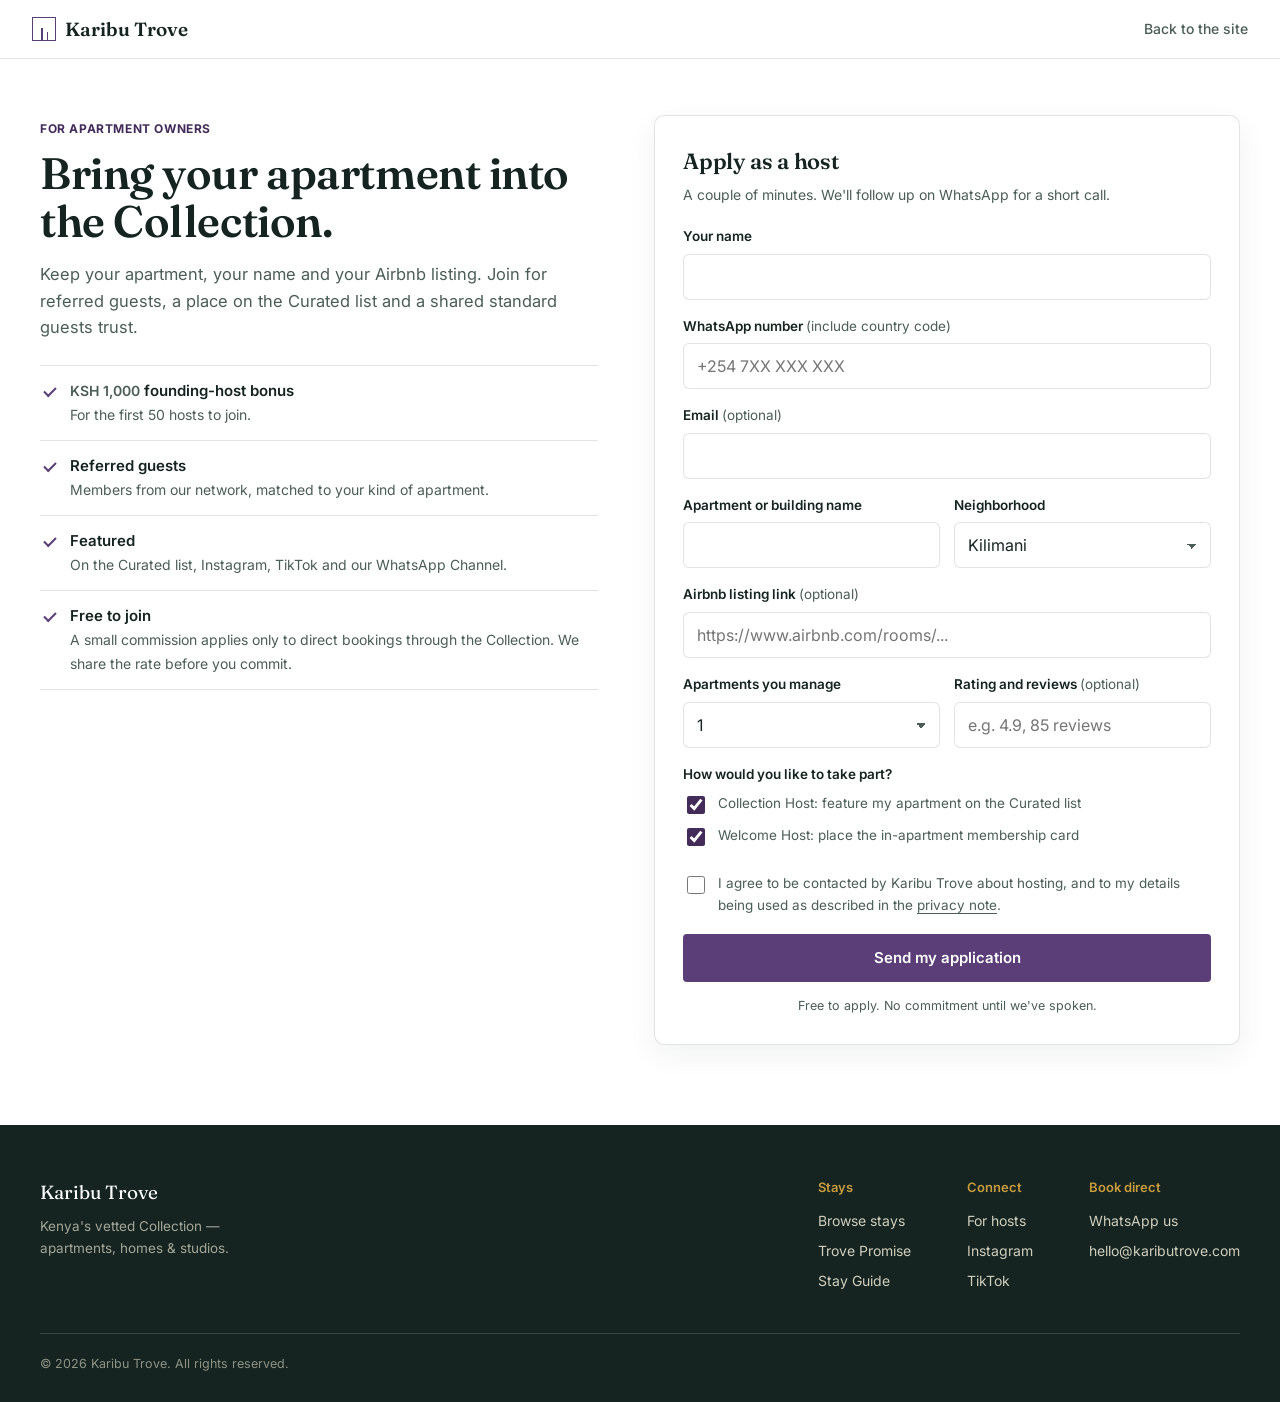
==== commit 46547ff5: "fix: footer parity on host/promise, host form captures all fields - host.html + promise.html footers" ====
--- a/host.html
+++ b/host.html
@@ -128,13 +128,31 @@
 <footer>
   <div class="wrap">
     <div class="foot-top">
-      <div><div class="foot-logo">Karibu Trove</div><p style="max-width:300px; opacity:0.7; font-size:14px;">Kenya's vetted Collection — apartments, homes &amp; studios.</p></div>
+      <div>
+        <div class="foot-logo">Karibu Trove</div>
+        <p style="font-size:13.5px;opacity:0.65;max-width:220px;line-height:1.6;">Kenya's vetted Collection — apartments, homes &amp; studios.</p>
+      </div>
       <div class="foot-cols">
-        <div class="foot-col"><h4>Reach us</h4><a href="#" data-wa="Hi Karibu Trove!">WhatsApp</a><a href="#" data-email></a></div>
-        <div class="foot-col"><h4>Legal</h4><a href="terms.html">Terms</a><a href="privacy.html">Privacy</a></div>
+        <div class="foot-col">
+          <h4>Stays</h4>
+          <a href="index.html#stays">Browse stays</a>
+          <a href="promise.html">Trove Promise</a>
+          <a href="index.html#how">Stay Guide</a>
+        </div>
+        <div class="foot-col">
+          <h4>Connect</h4>
+          <a href="host.html">For hosts</a>
+          <a href="https://www.instagram.com/kaributrove" target="_blank" rel="noopener">Instagram</a>
+          <a href="https://www.tiktok.com/@kaributrove" target="_blank" rel="noopener">TikTok</a>
+        </div>
+        <div class="foot-col">
+          <h4>Book direct</h4>
+          <a href="#" data-wa="Hi Karibu Trove!">WhatsApp us</a>
+          <a href="#" data-email>Email us</a>
+        </div>
       </div>
     </div>
-    <p class="copyright">&copy; <span class="copy-year">2026</span> Karibu Trove, Nairobi.</p>
+    <p class="copyright">&copy; <span class="copy-year">2026</span> Karibu Trove. All rights reserved.</p>
   </div>
 </footer>
 
